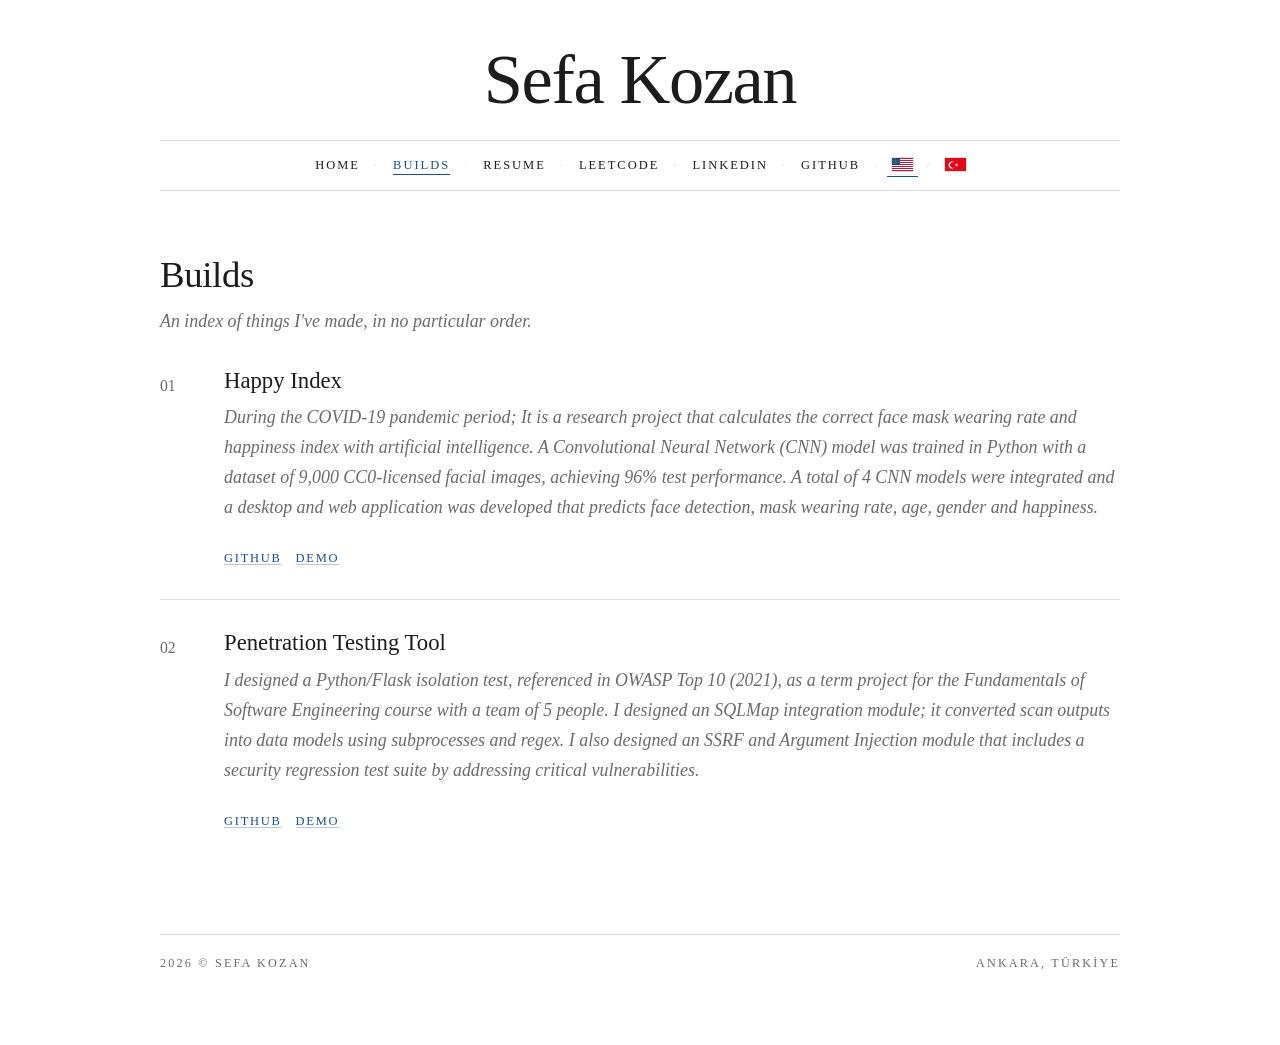
==== building/index.html @ 08548d28 "feat: major website redesign" ====
<!DOCTYPE html>
<html lang="en">

<head>
	<meta charset="UTF-8" />
	<meta name="viewport" content="width=device-width, initial-scale=1" />
	<title>Sefa Kozan | Builds</title>
	<link rel="icon" type="image/x-icon" href="../favicon.ico" />
	<link rel="stylesheet" href="../styles.css" />
</head>

<body>
	<div class="page body-copy">
		<header class="masthead">
			<p class="masthead-title"><a href="/">Sefa Kozan</a></p>
			<nav class="masthead-nav" aria-label="Primary">
				<a class="nav-primary" href="/">Home</a>
				<span class="nav-dot" aria-hidden="true">&middot;</span>

				<a class="nav-primary active" href="/building/">Builds</a>
				<span class="nav-dot" aria-hidden="true">&middot;</span>

				<a href="../SefaKozan-CV-TR.pdf" target="_blank" rel="noreferrer">Resume</a>
				<span class="nav-dot" aria-hidden="true">&middot;</span>

				<a href="https://leetcode.com/u/Kozan-/" target="_blank" rel="noreferrer">LeetCode</a>
				<span class="nav-dot" aria-hidden="true">&middot;</span>

				<a href="https://www.linkedin.com/in/sefakozan" target="_blank" rel="noreferrer">LINKEDIN</a>
				<span class="nav-dot" aria-hidden="true">&middot;</span>

				<a href="https://github.com/sefakozan" target="_blank" rel="noreferrer">GITHUB</a>
				<span class="nav-dot" aria-hidden="true">&middot;</span>

				<a class="nav-lang active" href="/building/" aria-label="Current language: English">
					<img src="../res/us.svg" alt="" aria-hidden="true" class="language-flag">
				</a>

				<span class="nav-dot" aria-hidden="true">/</span>

				<a class="nav-lang" href="/tr/building/" aria-label="Switch to Turkish">
					<img src="../res/tr.svg" alt="" aria-hidden="true" class="language-flag">
				</a>
			</nav>
		</header>

		<main>
			<h1 class="page-title">Builds</h1>
			<p class="lead">An index of things I've made, in no particular order.</p>

			<ol class="ledger">
				<li>
					<div class="ledger-index" aria-hidden="true"></div>
					<div>
						<h2 class="build-title">Happy Index</h2>
						<p class="lead">
							During the COVID-19 pandemic period; It is a research project that calculates the correct
							face mask wearing rate and happiness index with artificial intelligence. A Convolutional
							Neural Network (CNN) model was trained in Python with a dataset of 9,000 CC0-licensed facial
							images, achieving 96% test performance. A total of 4 CNN models were integrated and a
							desktop and web application was developed that predicts face detection, mask wearing rate,
							age, gender and happiness.
						</p>
						<div class="inline-links">
							<a href="https://github.com/sefakozan/happy-index" target="_blank"
								rel="noreferrer">GitHub</a>
							<a href="https://sefakozan.github.io/happy-index" target="_blank" rel="noreferrer">Demo</a>
						</div>
					</div>
				</li>

				<li>
					<div class="ledger-index" aria-hidden="true"></div>
					<div>
						<h2 class="build-title">Penetration Testing Tool</h2>
						<p class="lead">
							I designed a Python/Flask isolation test, referenced in OWASP Top 10 (2021), as a term
							project for the Fundamentals of Software Engineering course with a team of 5 people. I
							designed an SQLMap integration module; it converted scan outputs into data models using
							subprocesses and regex. I also designed an SSRF and Argument Injection module that includes
							a security regression test suite by addressing critical vulnerabilities.
						</p>
						<div class="inline-links">
							<a href="https://github.com/sefakozan/penetration-testing-tool" target="_blank"
								rel="noreferrer">GitHub</a>
							<a href="https://sibersavascilar.vercel.app" target="_blank" rel="noreferrer">Demo</a>
						</div>
					</div>
				</li>

			</ol>

			<footer class="page-footer">
				<span>2026 &copy; Sefa Kozan</span>
				<span>Ankara, TÜRKİYE</span>
			</footer>
		</main>
	</div>
	<script src="../nav.js"></script>
</body>

</html>
---- styles.css ----
:root {
	--paper: #ffffff;
	--ink: #1c1c1c;
	--muted: #6b6b6b;
	--rule: #dedede;
	--navy: #1d4f86;
	--navy-soft: rgba(29, 79, 134, 0.14);
}

* {
	box-sizing: border-box;
}

html {
	scroll-behavior: smooth;
}

body {
	margin: 0;
	padding: 44px clamp(20px, 5vw, 56px) 72px;
	background: var(--paper);
	color: var(--ink);
	font-family: "Iowan Old Style", "Palatino Linotype", "Book Antiqua", Georgia,
		serif;
	font-variant-numeric: oldstyle-nums;
	line-height: 1.68;
	font-variant-numeric: lining-nums tabular-nums;
    font-feature-settings: "lnum" 1, "tnum" 1;
}

a {
	color: inherit;
	text-decoration-thickness: 1px;
	text-underline-offset: 0.16em;
}

a:focus-visible {
	outline: 2px solid var(--navy);
	outline-offset: 3px;
	border-radius: 1px;
}

img {
	max-width: 100%;
}

::selection {
	background: var(--navy-soft);
}

.page {
	max-width: 960px;
	margin: 0 auto;
}

/* ---------- masthead ---------- */

.masthead {
	text-align: center;
	margin-bottom: clamp(40px, 6vw, 64px);
}

.masthead .masthead-title {
	margin: 0;
	font-size: clamp(2.5rem, 7vw, 4.4rem);
	font-weight: 500;
	line-height: 1;
	letter-spacing: -0.02em;
}

.masthead-title a {
	text-decoration: none;
}

.masthead-nav {
	margin-top: 26px;
	padding: 12px 0;
	border-top: 1px solid var(--rule);
	border-bottom: 1px solid var(--rule);
	display: flex;
	flex-wrap: wrap;
	justify-content: center;
	align-items: center;
	column-gap: 8px;
	row-gap: 6px;
	font-size: 0.78rem;
	letter-spacing: 0.16em;
	text-transform: uppercase;
}

.masthead-nav a {
	text-decoration: none;
	padding: 2px 6px;
}

.masthead-nav a:hover {
	color: var(--navy);
}

.masthead-nav a.active {
	color: var(--navy);
	text-decoration: underline;
	text-underline-offset: 0.4em;
}

.masthead-nav a.nav-lang {
	display: inline-flex;
	align-items: center;
	padding: 2px 4px 4px;
	text-decoration: none;
}

.masthead-nav a.nav-lang img {
	display: block;
	width: 18px;
	height: 12px;
	object-fit: cover;
	border: 1px solid var(--rule);
}

.masthead-nav a.nav-lang.active {
	text-decoration: none;
	border-bottom: 1px solid var(--navy);
}

.language-flag {
    width: 23px !important;
    height: 15px !important;
    object-fit: cover;
    display: block;
}

.nav-dot {
	color: var(--rule);
	user-select: none;
}

.masthead-nav .webring {
	display: inline-flex;
	align-items: center;
	gap: 5px;
}

.masthead-nav .webring a {
	display: inline-flex;
	align-items: center;
	padding: 0 2px;
	font-size: 1.1rem;
	line-height: 1;
	letter-spacing: 0;
	text-decoration: none;
}

.masthead-nav .webring img {
	display: block;
	width: 19px;
	height: 19px;
}

/* hamburger — only ever shown at mobile widths (see media query below) */
.nav-toggle {
	display: none;
	align-items: center;
	padding: 4px 6px;
	border: 0;
	background: none;
	color: inherit;
	cursor: pointer;
}

.nav-toggle:focus-visible {
	outline: 2px solid var(--navy);
	outline-offset: 2px;
}

.nav-toggle-bars {
	display: block;
	width: 24px;
}

.nav-toggle-bars span {
	display: block;
	height: 1.5px;
	background: currentColor;
	transition: transform 180ms ease, opacity 140ms ease;
}

.nav-toggle-bars span + span {
	margin-top: 6px;
}

/* ---------- shared type ---------- */

.body-copy p,
.body-copy li,
.body-copy summary,
.body-copy dd {
	font-size: 1.12rem;
}

.body-copy p {
	margin: 0 0 26px;
}

.section-label {
	margin: 0 0 26px;
	font-size: 0.76rem;
	letter-spacing: 0.2em;
	text-transform: uppercase;
	color: var(--muted);
}

.page-title {
	margin: 0 0 10px;
	font-size: clamp(1.7rem, 3.4vw, 2.3rem);
	font-weight: 500;
	line-height: 1.1;
	letter-spacing: -0.01em;
}

.lead {
	color: var(--muted);
	font-style: italic;
	margin: 0 0 40px;
	font-variant-numeric: lining-nums;
    font-feature-settings: "lnum" 1, "tnum" 1;
}

.accent-link,
.accent-text {
	color: var(--navy);
	box-shadow: inset 0 -0.42em 0 var(--navy-soft);
	border-radius: 0.14em;
	padding: 0 0.08em;
}

.accent-link {
	text-decoration-color: rgba(29, 79, 134, 0.3);
	transition: color 140ms ease, box-shadow 140ms ease;
}

.accent-link:visited {
	color: var(--navy);
}

.accent-link:hover,
.accent-link:focus-visible {
	color: #163d67;
	box-shadow: inset 0 -0.6em 0 rgba(29, 79, 134, 0.24);
}

/* ---------- home ---------- */

.intro-grid {
	display: grid;
	grid-template-columns: minmax(0, 1fr) 300px;
	gap: 48px;
	align-items: start;
}

.snapshot {
	margin: 0;
	background: #ffffff;
	border: 1px solid var(--rule);
	padding: 8px;
}

.snapshot img {
	display: block;
	width: 100%;
	object-fit: cover;
}

.snapshot figcaption {
	margin-top: 10px;
	font-size: 0.92rem;
	font-style: italic;
	text-align: center;
	color: var(--muted);
}

.side-col {
	position: sticky;
	top: 32px;
	display: flex;
	flex-direction: column;
	gap: 36px;
}

.portrait-figure img {
	aspect-ratio: 1 / 1;
	object-position: center 18%;
}

.potd .section-label {
	margin-bottom: 12px;
}

.potd a {
	display: block;
}

/* click-to-expand trigger for the picture of the day */
.potd-button {
	display: block;
	width: 100%;
	margin: 0;
	padding: 0;
	border: 0;
	background: none;
	font: inherit;
	cursor: zoom-in;
}

.potd-button:focus-visible {
	outline: 2px solid var(--navy);
	outline-offset: 3px;
}

/* show the whole photo, uncropped, at its natural proportions */
.potd img {
	aspect-ratio: auto;
	object-fit: contain;
}

.potd-note {
	margin: 8px 0 0;
	font-size: 0.92rem;
	font-style: italic;
	color: var(--muted);
}

.potd-note a {
	display: inline;
}

/* the long-run manifesto */
.manifesto {
	list-style: none;
	padding: 0;
	margin: 14px 0 0;
}

.manifesto li {
	padding: 9px 0;
	border-bottom: 1px solid var(--rule);
}

.manifesto li:first-child {
	border-top: 1px solid var(--rule);
}

/* ---------- photo album ---------- */

.photo-grid {
	columns: 3;
	column-gap: 24px;
}

.photo-grid button {
	margin: 0 0 24px;
	padding: 8px;
	display: block;
	width: 100%;
	break-inside: avoid;
	background: #ffffff;
	border: 1px solid var(--rule);
	cursor: zoom-in;
	font: inherit;
}

.photo-grid button:focus-visible {
	outline: 2px solid var(--navy);
	outline-offset: 3px;
}

.photo-grid img {
	display: block;
	width: 100%;
	height: auto;
}

.lightbox {
	max-width: none;
	max-height: none;
	width: 100vw;
	height: 100vh;
	margin: 0;
	padding: 24px;
	border: 0;
	background: transparent;
	display: none;
	align-items: center;
	justify-content: center;
}

.lightbox[open] {
	display: flex;
}

.lightbox::backdrop {
	background: rgba(255, 255, 255, 0.96);
}

.lightbox img {
	max-width: min(92vw, 1400px);
	max-height: 86vh;
	display: block;
	border: 1px solid var(--rule);
	background: #ffffff;
	padding: 8px;
}

.lightbox-button {
	position: fixed;
	border: 0;
	background: none;
	color: var(--ink);
	font-family: inherit;
	font-size: 2rem;
	line-height: 1;
	padding: 12px 16px;
	cursor: pointer;
}

.lightbox-button:hover {
	color: var(--navy);
}

.lightbox-button:focus-visible {
	outline: 2px solid var(--navy);
	outline-offset: 2px;
}

.lightbox-close {
	top: 14px;
	right: 14px;
}

.lightbox-prev {
	left: 10px;
	top: 50%;
	transform: translateY(-50%);
}

.lightbox-next {
	right: 10px;
	top: 50%;
	transform: translateY(-50%);
}

/* ---------- builds ledger ---------- */

.ledger {
	list-style: none;
	counter-reset: build;
	padding: 0;
	margin: 0;
}

.ledger li {
	counter-increment: build;
	display: grid;
	grid-template-columns: 44px minmax(0, 1fr);
	gap: 20px;
	padding: 30px 0;
	border-bottom: 1px solid var(--rule);
}

.ledger li:first-child {
	padding-top: 6px;
}

.ledger li:last-child {
	border-bottom: 0;
}

.ledger-index {
	color: var(--muted);
	padding-top: 5px;
	font-size: 0.98rem;
}

.ledger-index::before {
	content: counter(build, decimal-leading-zero);
}

.build-title {
	margin: 0 0 8px;
	font-size: 1.42rem;
	font-weight: 500;
	line-height: 1.15;
}

.build-description {
	margin: 0 0 12px;
	color: var(--muted);
}

.inline-links {
	display: flex;
	flex-wrap: wrap;
	align-items: center;
	gap: 14px;
	font-size: 0.78rem;
	letter-spacing: 0.14em;
	text-transform: uppercase;
}

.inline-links a {
	color: var(--navy);
	text-decoration-color: rgba(29, 79, 134, 0.3);
}

.inline-links span {
	color: var(--rule);
}

/* ---------- empty page ---------- */

.empty-note {
	margin: 80px auto;
	text-align: center;
	font-style: italic;
	color: var(--muted);
}

/* ---------- footer ---------- */

.page-footer {
	margin-top: 72px;
	padding-top: 18px;
	border-top: 1px solid var(--rule);
	display: flex;
	justify-content: space-between;
	flex-wrap: wrap;
	gap: 8px;
	font-size: 0.76rem;
	letter-spacing: 0.18em;
	text-transform: uppercase;
	color: var(--muted);
}

/* ---------- responsive ---------- */

@media (max-width: 860px) {
	.intro-grid {
		grid-template-columns: 1fr;
		gap: 40px;
	}

	.intro-grid > .side-col {
		order: -1;
		position: static;
		justify-self: center;
		width: min(100%, 320px);
	}

	.ledger li {
		grid-template-columns: 1fr;
		gap: 8px;
	}

	.photo-grid {
		columns: 2;
	}
}

/* ---------- mobile nav ---------- */

/* the full-screen menu only ever exists at mobile widths */
.nav-overlay {
	display: none;
}

@media (max-width: 640px) {
	.has-js .nav-toggle {
		display: inline-flex;
	}

	/* inline row keeps only Home / Builds / Photos plus the hamburger */
	.has-js .masthead-nav > *:not(.nav-primary):not(.nav-lang):not(.nav-toggle) {
		display: none;
	}

	.has-js .masthead-nav {
		column-gap: 20px;
	}

	.has-js .nav-toggle-bars {
		width: 20px;
	}

	.has-js .nav-toggle-bars span + span {
		margin-top: 5px;
	}

	.has-js .nav-overlay {
		position: fixed;
		inset: 0;
		z-index: 50;
		display: flex;
		align-items: center;
		justify-content: center;
		padding: 72px 24px 40px;
		overflow-y: auto;
		background: var(--paper);
		opacity: 0;
		visibility: hidden;
		transition: opacity 180ms ease, visibility 180ms;
	}

	body.nav-open .nav-overlay {
		opacity: 1;
		visibility: visible;
	}

	.has-js body.nav-open {
		overflow: hidden;
	}

	.nav-menu {
		display: flex;
		flex-direction: column;
		align-items: center;
		gap: 26px;
		border: 0;
		padding: 0;
		margin: 0;
		font-size: 0.95rem;
		letter-spacing: 0.16em;
		text-transform: uppercase;
	}

	.nav-menu a {
		padding: 4px 8px;
		text-decoration: none;
	}

	.nav-menu a.nav-lang {
		display: inline-flex;
		align-items: center;
		padding: 4px 6px 6px;
	}

	.nav-menu a.nav-lang img {
		display: block;
		width: 20px;
		height: 14px;
		object-fit: cover;
		border: 1px solid var(--rule);
	}

	.nav-menu a.nav-lang.active {
		border-bottom: 1px solid var(--navy);
	}

	.nav-menu a.active {
		color: var(--navy);
		text-decoration: underline;
		text-underline-offset: 0.4em;
	}

	.nav-menu .webring {
		display: inline-flex;
		align-items: center;
		gap: 10px;
	}

	.nav-menu .webring a {
		font-size: 1.35rem;
		line-height: 1;
		letter-spacing: 0;
	}

	.nav-menu .webring img {
		display: block;
		width: 22px;
		height: 22px;
	}

	/* keep the close control above the open menu, morphed into an X */
	body.nav-open .nav-toggle {
		position: fixed;
		top: 18px;
		right: clamp(12px, 4vw, 28px);
		z-index: 60;
	}

	body.nav-open .nav-toggle-bars span:first-child {
		transform: translateY(6.5px) rotate(45deg);
	}

	body.nav-open .nav-toggle-bars span:nth-child(2) {
		opacity: 0;
	}

	body.nav-open .nav-toggle-bars span:last-child {
		transform: translateY(-6.5px) rotate(-45deg);
	}
}

@media (max-width: 480px) {
	.accordion-content {
		padding-left: 0;
	}

	.photo-grid {
		columns: 1;
	}
}

@media (prefers-reduced-motion: reduce) {
	html {
		scroll-behavior: auto;
	}

	.nav-overlay,
	.nav-toggle-bars span {
		transition: none;
	}
}
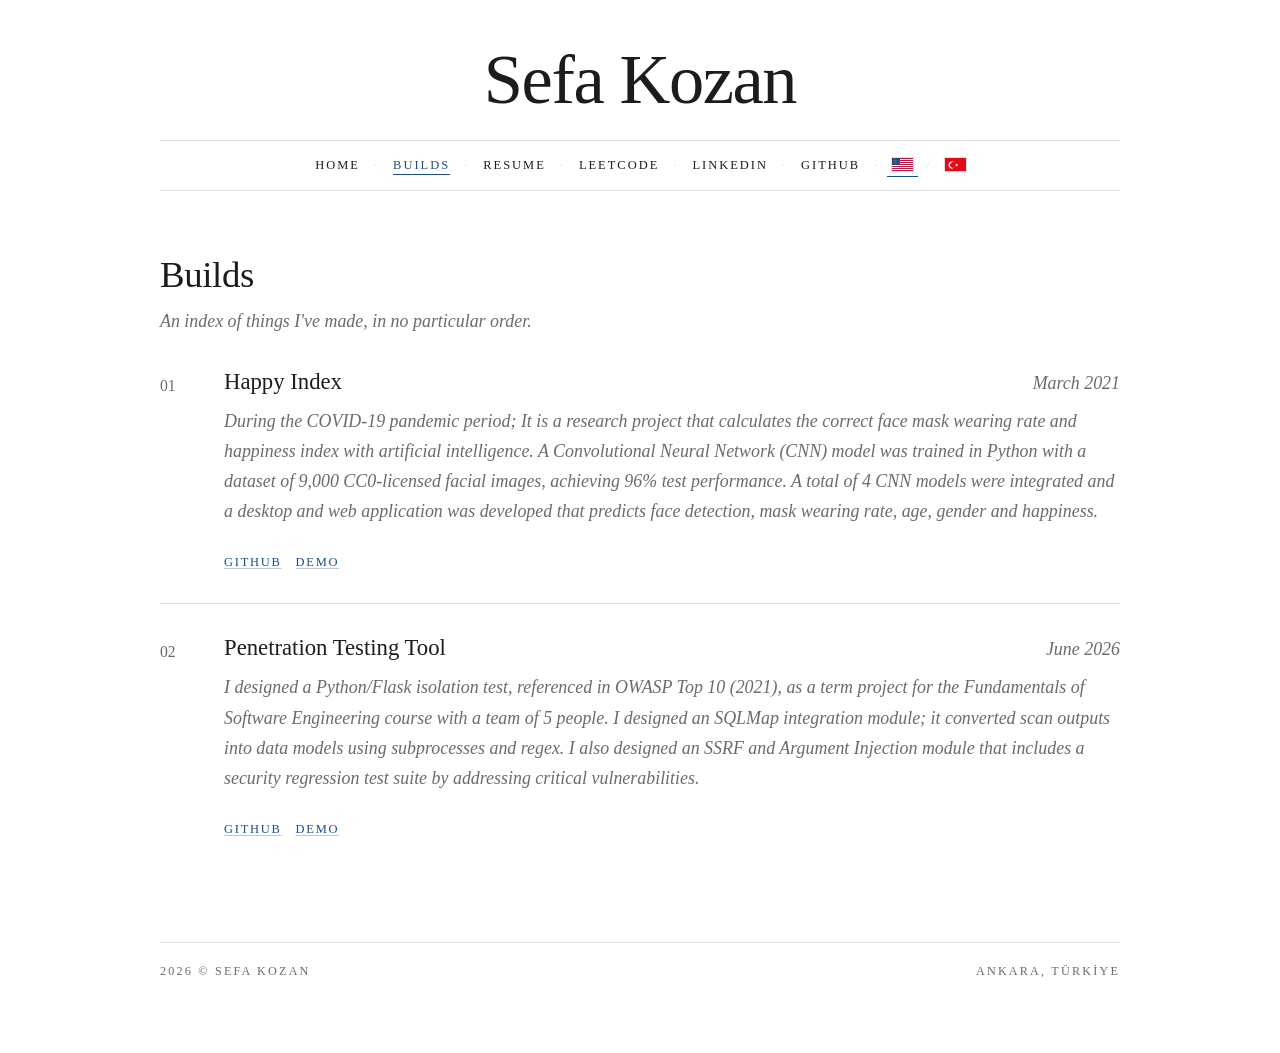
==== commit add76fa3: "feat: add project dates to builds page" ====
--- a/building/index.html
+++ b/building/index.html
@@ -52,7 +52,10 @@
 				<li>
 					<div class="ledger-index" aria-hidden="true"></div>
 					<div>
-						<h2 class="build-title">Happy Index</h2>
+						<div class="build-header">
+							<h2 class="build-title">Happy Index</h2>
+							<p class="lead">March 2021</p>
+						</div>
 						<p class="lead">
 							During the COVID-19 pandemic period; It is a research project that calculates the correct
 							face mask wearing rate and happiness index with artificial intelligence. A Convolutional
@@ -63,8 +66,8 @@
 						</p>
 						<div class="inline-links">
 							<a href="https://github.com/sefakozan/happy-index" target="_blank"
-								rel="noreferrer">GitHub</a>
-							<a href="https://sefakozan.github.io/happy-index" target="_blank" rel="noreferrer">Demo</a>
+								rel="noreferrer">GITHUB</a>
+							<a href="https://sefakozan.github.io/happy-index" target="_blank" rel="noreferrer">DEMO</a>
 						</div>
 					</div>
 				</li>
@@ -72,7 +75,10 @@
 				<li>
 					<div class="ledger-index" aria-hidden="true"></div>
 					<div>
-						<h2 class="build-title">Penetration Testing Tool</h2>
+						<div class="build-header">
+							<h2 class="build-title">Penetration Testing Tool</h2>
+							<p class="lead">June 2026</p>
+						</div>
 						<p class="lead">
 							I designed a Python/Flask isolation test, referenced in OWASP Top 10 (2021), as a term
 							project for the Fundamentals of Software Engineering course with a team of 5 people. I
@@ -82,8 +88,8 @@
 						</p>
 						<div class="inline-links">
 							<a href="https://github.com/sefakozan/penetration-testing-tool" target="_blank"
-								rel="noreferrer">GitHub</a>
-							<a href="https://sibersavascilar.vercel.app" target="_blank" rel="noreferrer">Demo</a>
+								rel="noreferrer">GITHUB</a>
+							<a href="https://sibersavascilar.vercel.app" target="_blank" rel="noreferrer">DEMO</a>
 						</div>
 					</div>
 				</li>
--- a/styles.css
+++ b/styles.css
@@ -485,6 +485,24 @@
 	content: counter(build, decimal-leading-zero);
 }
 
+.build-header {
+	display: flex;
+	justify-content: space-between;
+	align-items: baseline;
+	gap: 16px;
+	margin-bottom: 8px;
+	flex-wrap: wrap;
+}
+
+.build-header .build-title {
+	margin-bottom: 0;
+}
+
+.build-header p.lead {
+	margin-bottom: 0;
+	white-space: nowrap;
+}
+
 .build-title {
 	margin: 0 0 8px;
 	font-size: 1.42rem;
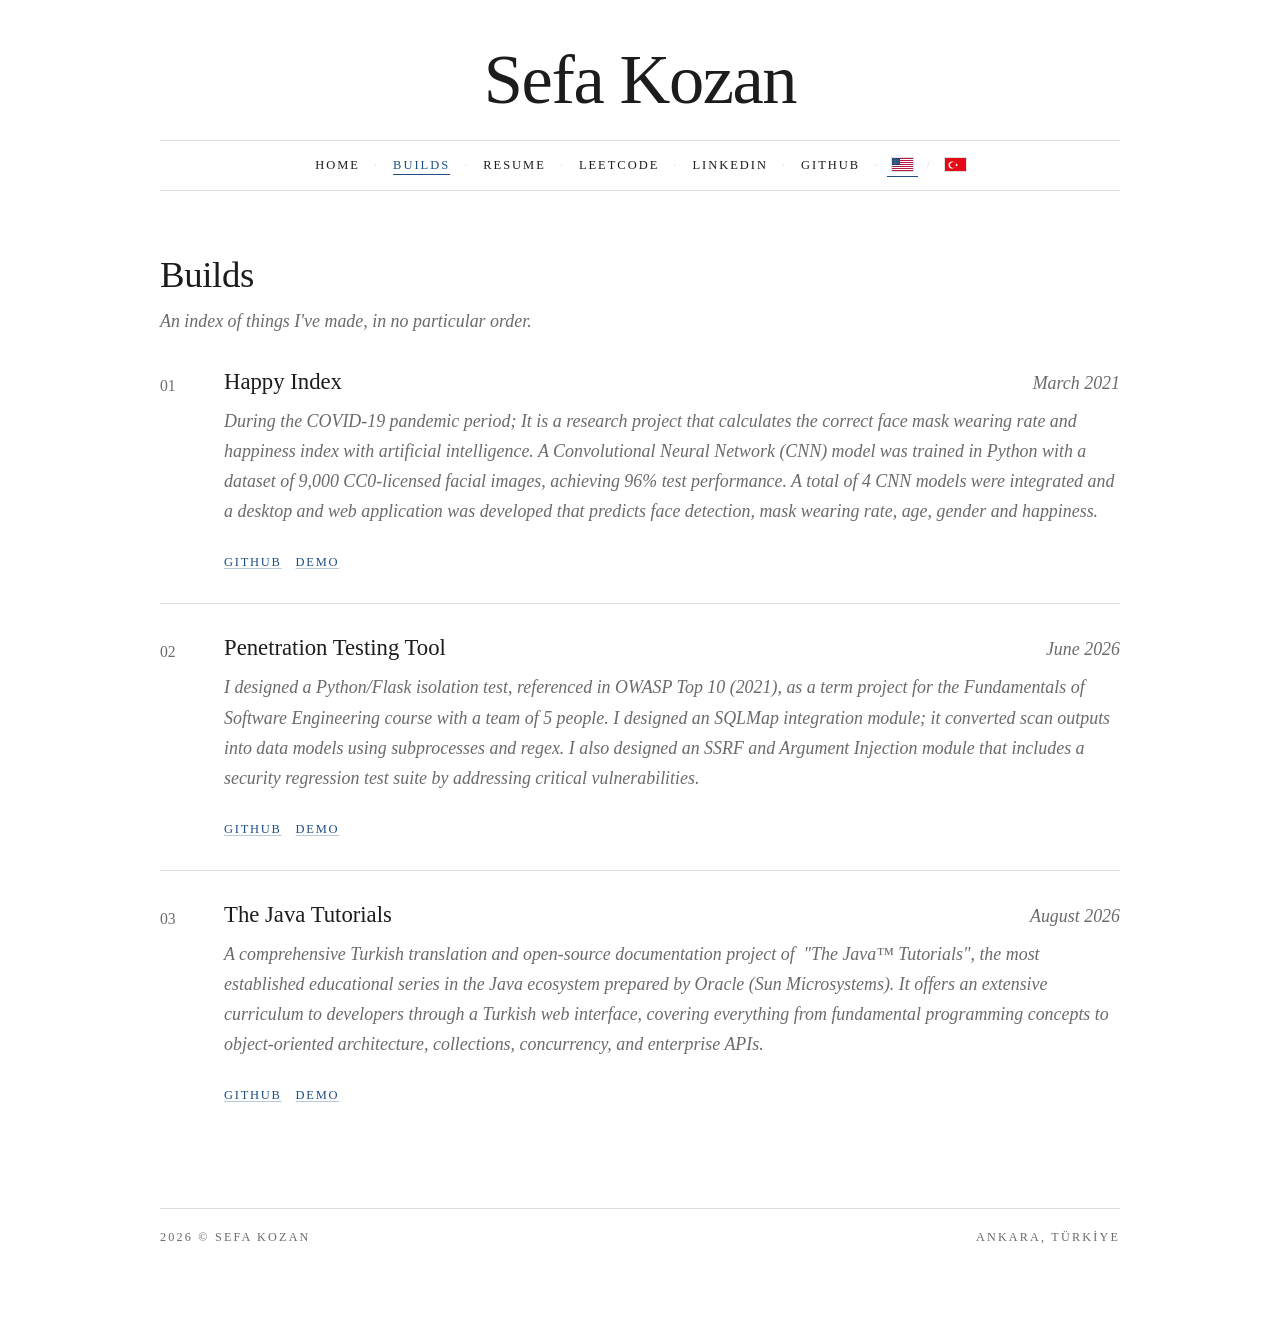
==== commit 49a69729: "feat: add The Java Tutorials project to builds - Add The Java Tutorials project as 03 in English and" ====
--- a/building/index.html
+++ b/building/index.html
@@ -5,7 +5,11 @@
 	<meta charset="UTF-8" />
 	<meta name="viewport" content="width=device-width, initial-scale=1" />
 	<title>Sefa Kozan | Builds</title>
-	<link rel="icon" type="image/x-icon" href="../favicon.ico" />
+	<meta name="description" content="Software development projects and builds by Sefa Kozan." />
+	<link rel="icon" type="image/svg+xml" href="/favicon.svg" />
+	<link rel="icon" type="image/x-icon" href="/favicon.ico" />
+	<link rel="apple-touch-icon" href="/favicon.svg" />
+	<link rel="canonical" href="https://www.sefakozan.com.tr/building/" />
 	<link rel="stylesheet" href="../styles.css" />
 </head>
 
@@ -20,7 +24,7 @@
 				<a class="nav-primary active" href="/building/">Builds</a>
 				<span class="nav-dot" aria-hidden="true">&middot;</span>
 
-				<a href="../SefaKozan-CV-TR.pdf" target="_blank" rel="noreferrer">Resume</a>
+				<a href="../sefakozan-cv-en.pdf" target="_blank" rel="noreferrer">Resume</a>
 				<span class="nav-dot" aria-hidden="true">&middot;</span>
 
 				<a href="https://leetcode.com/u/Kozan-/" target="_blank" rel="noreferrer">LeetCode</a>
@@ -94,6 +98,30 @@
 					</div>
 				</li>
 
+				<li>
+					<div class="ledger-index" aria-hidden="true"></div>
+					<div>
+						<div class="build-header">
+							<h2 class="build-title">The Java Tutorials</h2>
+							<p class="lead">August 2026</p>
+						</div>
+						<p class="lead">
+							A comprehensive Turkish translation and open-source documentation project of &nbsp;"The
+							Java™
+							Tutorials", the most established educational series in the Java ecosystem prepared by
+							Oracle (Sun Microsystems). It offers an extensive curriculum to developers through a
+							Turkish web interface, covering everything from fundamental programming concepts to
+							object-oriented architecture, collections, concurrency, and enterprise APIs.
+						</p>
+						<div class="inline-links">
+							<a href="https://github.com/sefakozan/java-tutorials" target="_blank"
+								rel="noreferrer">GITHUB</a>
+							<a href="https://sefakozan.github.io/java-tutorials" target="_blank"
+								rel="noreferrer">DEMO</a>
+						</div>
+					</div>
+				</li>
+
 			</ol>
 
 			<footer class="page-footer">
--- a/styles.css
+++ b/styles.css
@@ -25,7 +25,7 @@
 	font-variant-numeric: oldstyle-nums;
 	line-height: 1.68;
 	font-variant-numeric: lining-nums tabular-nums;
-    font-feature-settings: "lnum" 1, "tnum" 1;
+	font-feature-settings: "lnum" 1, "tnum" 1;
 }
 
 a {
@@ -124,10 +124,10 @@
 }
 
 .language-flag {
-    width: 23px !important;
-    height: 15px !important;
-    object-fit: cover;
-    display: block;
+	width: 23px !important;
+	height: 15px !important;
+	object-fit: cover;
+	display: block;
 }
 
 .nav-dot {
@@ -185,7 +185,7 @@
 	transition: transform 180ms ease, opacity 140ms ease;
 }
 
-.nav-toggle-bars span + span {
+.nav-toggle-bars span+span {
 	margin-top: 6px;
 }
 
@@ -223,7 +223,7 @@
 	font-style: italic;
 	margin: 0 0 40px;
 	font-variant-numeric: lining-nums;
-    font-feature-settings: "lnum" 1, "tnum" 1;
+	font-feature-settings: "lnum" 1, "tnum" 1;
 }
 
 .accent-link,
@@ -567,7 +567,7 @@
 		gap: 40px;
 	}
 
-	.intro-grid > .side-col {
+	.intro-grid>.side-col {
 		order: -1;
 		position: static;
 		justify-self: center;
@@ -597,7 +597,7 @@
 	}
 
 	/* inline row keeps only Home / Builds / Photos plus the hamburger */
-	.has-js .masthead-nav > *:not(.nav-primary):not(.nav-lang):not(.nav-toggle) {
+	.has-js .masthead-nav>*:not(.nav-primary):not(.nav-lang):not(.nav-toggle) {
 		display: none;
 	}
 
@@ -609,7 +609,7 @@
 		width: 20px;
 	}
 
-	.has-js .nav-toggle-bars span + span {
+	.has-js .nav-toggle-bars span+span {
 		margin-top: 5px;
 	}
 
@@ -737,4 +737,4 @@
 	.nav-toggle-bars span {
 		transition: none;
 	}
-}
+}
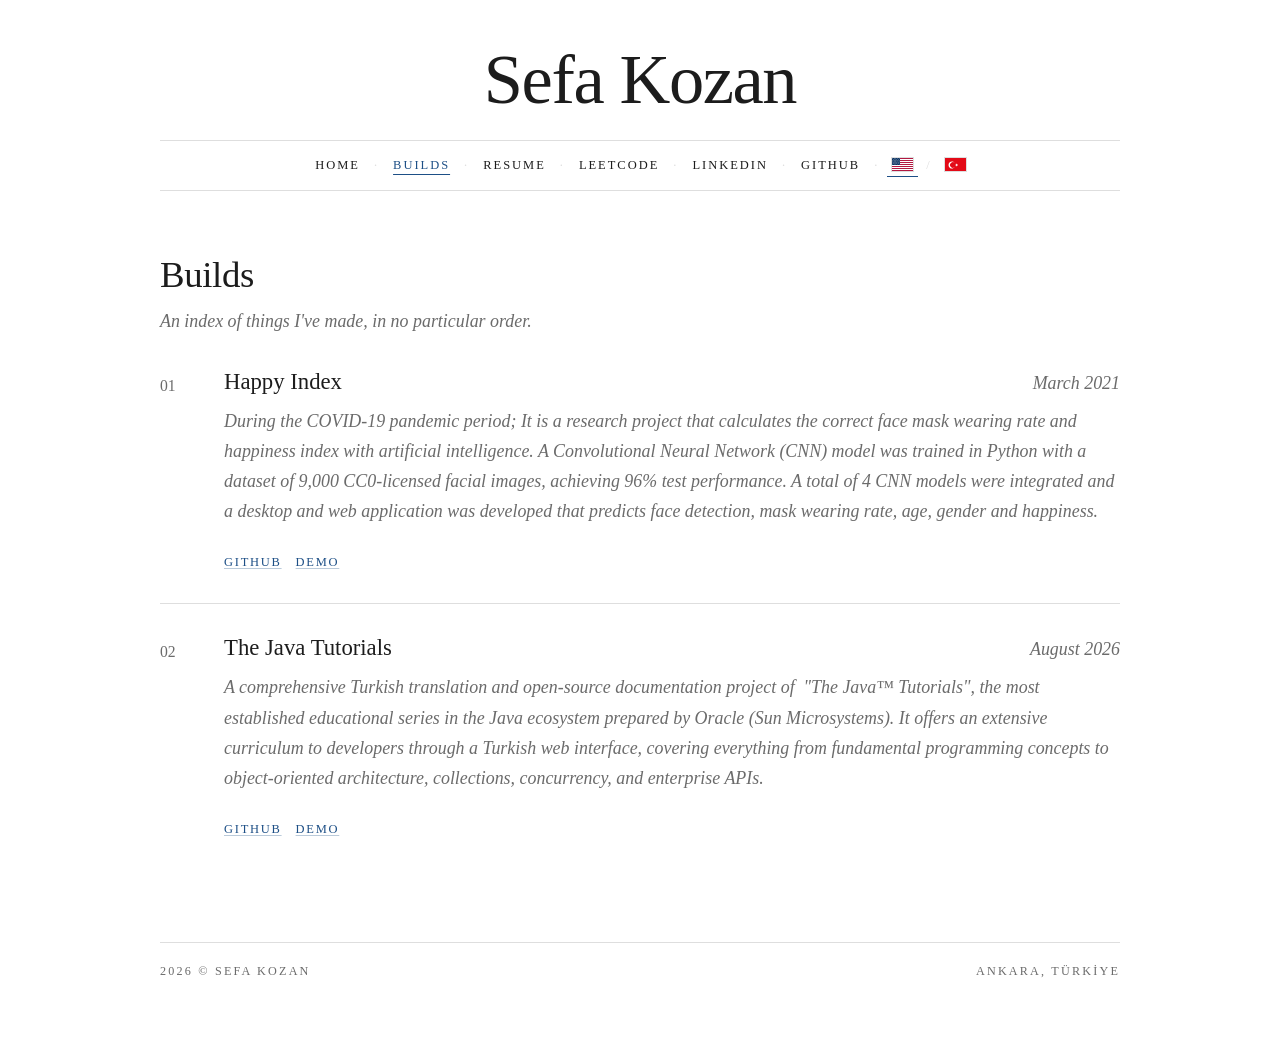
==== commit 6420d7a1: "remove a project" ====
--- a/building/index.html
+++ b/building/index.html
@@ -6,6 +6,14 @@
 	<meta name="viewport" content="width=device-width, initial-scale=1" />
 	<title>Sefa Kozan | Builds</title>
 	<meta name="description" content="Software development projects and builds by Sefa Kozan." />
+
+	<!-- Security Headers -->
+	<meta http-equiv="Content-Security-Policy" content="default-src 'self'; script-src 'self' 'unsafe-inline'; style-src 'self' 'unsafe-inline'; img-src 'self' data:; font-src 'self'; object-src 'none'; base-uri 'self';" />
+	<meta http-equiv="X-Frame-Options" content="SAMEORIGIN" />
+	<meta http-equiv="X-Content-Type-Options" content="nosniff" />
+	<meta http-equiv="Strict-Transport-Security" content="max-age=31536000; includeSubDomains" />
+	<meta name="referrer" content="strict-origin-when-cross-origin" />
+
 	<link rel="icon" type="image/svg+xml" href="/favicon.svg" />
 	<link rel="icon" type="image/x-icon" href="/favicon.ico" />
 	<link rel="apple-touch-icon" href="/favicon.svg" />
@@ -80,28 +88,6 @@
 					<div class="ledger-index" aria-hidden="true"></div>
 					<div>
 						<div class="build-header">
-							<h2 class="build-title">Penetration Testing Tool</h2>
-							<p class="lead">June 2026</p>
-						</div>
-						<p class="lead">
-							I designed a Python/Flask isolation test, referenced in OWASP Top 10 (2021), as a term
-							project for the Fundamentals of Software Engineering course with a team of 5 people. I
-							designed an SQLMap integration module; it converted scan outputs into data models using
-							subprocesses and regex. I also designed an SSRF and Argument Injection module that includes
-							a security regression test suite by addressing critical vulnerabilities.
-						</p>
-						<div class="inline-links">
-							<a href="https://github.com/sefakozan/penetration-testing-tool" target="_blank"
-								rel="noreferrer">GITHUB</a>
-							<a href="https://sibersavascilar.vercel.app" target="_blank" rel="noreferrer">DEMO</a>
-						</div>
-					</div>
-				</li>
-
-				<li>
-					<div class="ledger-index" aria-hidden="true"></div>
-					<div>
-						<div class="build-header">
 							<h2 class="build-title">The Java Tutorials</h2>
 							<p class="lead">August 2026</p>
 						</div>
